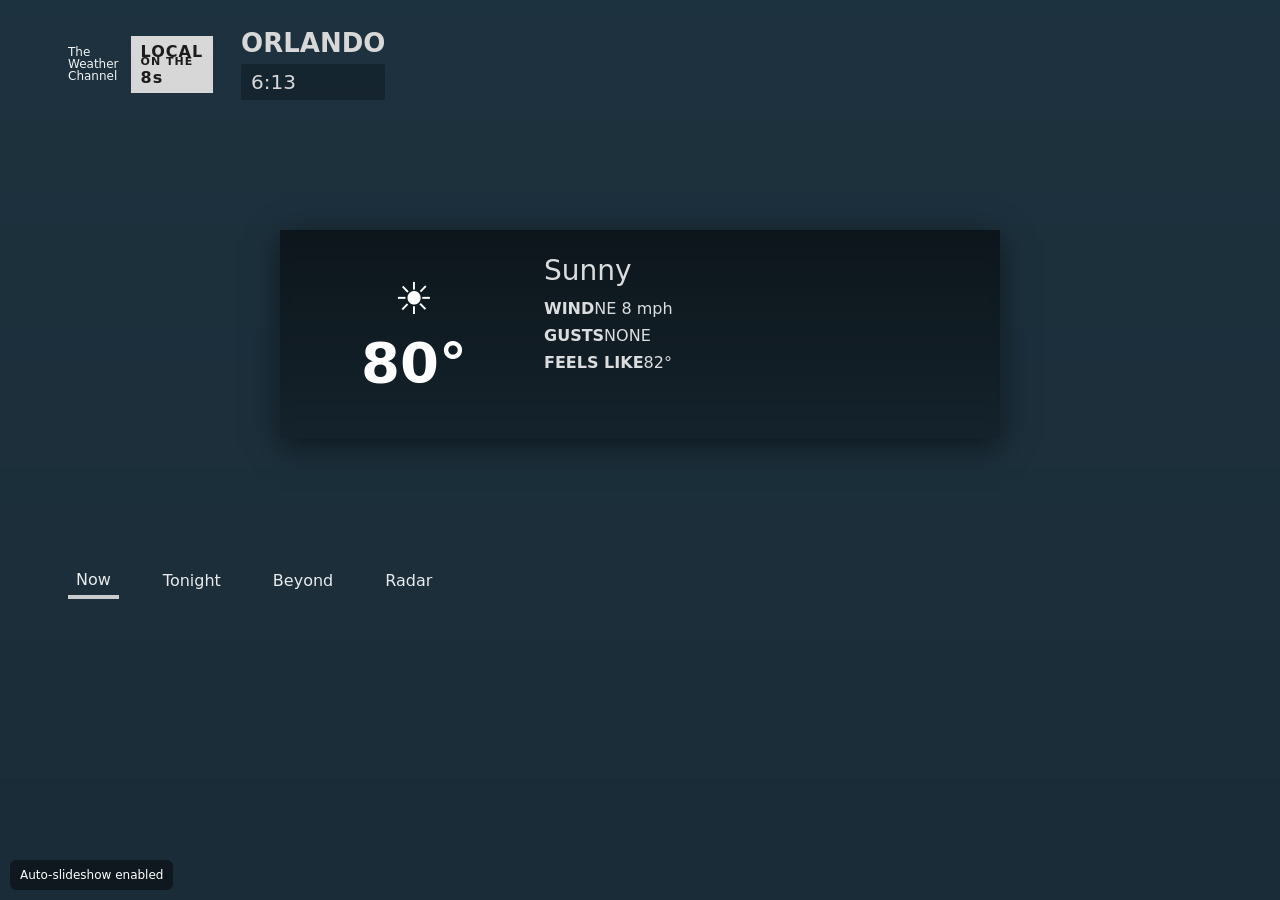
==== index.html @ 1f6720b6 "Add auto-advancing slide UI to gh-pages index.html (auto slideshow for Now/Tonight/Beyond/Radar)" ====
<!doctype html>
<html lang="en">
<head>
  <meta charset="utf-8" />
  <meta name="viewport" content="width=device-width,initial-scale=1" />
  <title>IntelliSTAR Emulator (Auto slides)</title>
  <style>
    :root{--accent:#b32b2b;--muted:rgba(255,255,255,0.85);--panel:rgba(0,0,0,0.45)}
    *{box-sizing:border-box}
    html,body{height:100%;margin:0;font-family:system-ui,-apple-system,"Segoe UI",Roboto,Helvetica,Arial,sans-serif;color:#fff}
    body{background:#233b4a;background-size:cover;background-position:center;display:flex;align-items:flex-start;justify-content:center}
    body::before{content:"";position:fixed;inset:0;background:linear-gradient(180deg, rgba(0,0,0,0.15), rgba(0,0,0,0.25));pointer-events:none}
    .container{width:100%;max-width:1200px;padding:28px}
    .topbar{display:flex;align-items:center;gap:16px}
    .logo{display:flex;align-items:center;gap:12px}
    .twc{font-size:12px;line-height:12px;opacity:0.95}
    .local8{background:#fff;color:#222;padding:6px 10px;font-weight:700;letter-spacing:1px}
    .local8 span{display:block;font-size:11px;margin-top:-6px}
    .city-time{margin-left:12px;display:flex;flex-direction:column}
    #cityName{font-size:26px;font-weight:700}
    #time{font-size:20px;background:rgba(0,0,0,0.25);padding:6px 10px;border-radius:2px;margin-top:6px}

    /* slides container */
    .slides{position:relative;height:420px; margin-top:24px}
    .slide{position:absolute;left:0;right:0;top:0;bottom:0;opacity:0;transition:opacity 900ms ease;display:flex;align-items:center;justify-content:center;padding:18px}
    .slide.active{opacity:1;pointer-events:auto}

    /* Now card (compact) */
    .now-card{width:720px;max-width:100%;background:linear-gradient(180deg, rgba(0,0,0,0.55), rgba(0,0,0,0.25));padding:24px;display:flex;gap:20px;backdrop-filter:blur(6px);box-shadow:0 8px 30px rgba(0,0,0,0.5)}
    .gauge{width:220px;height:160px;display:flex;flex-direction:column;align-items:center;justify-content:center}
    .icon{font-size:44px;margin-bottom:6px}
    .temp{font-size:56px;font-weight:700}
    .details{flex:1;color:var(--muted)}
    .cond{font-size:28px;margin-bottom:12px}
    .meta{display:flex;flex-direction:column;gap:8px}

    /* Tonight / Forecast card (large) */
    .forecast-card{width:900px;max-width:100%;background:linear-gradient(90deg, rgba(0,0,0,0.65), rgba(0,0,0,0.35));padding:26px;display:flex;gap:24px;align-items:flex-start}
    .forecast-left{width:260px;color:#fff}
    .forecast-left .label{font-size:18px;opacity:0.9}
    .forecast-left .temp-big{font-size:64px;font-weight:700;margin-top:12px}
    .forecast-right{flex:1;color:rgba(255,255,255,0.95);font-size:20px}

    /* Beyond (7-day) */
    .seven{width:900px;max-width:100%;display:flex;gap:12px;background:linear-gradient(180deg, rgba(0,0,0,0.45), rgba(0,0,0,0.25));padding:18px;backdrop-filter:blur(6px)}
    .day{flex:1;padding:14px;text-align:center}
    .day .dname{font-weight:700;margin-bottom:8px}
    .day .dtemp{font-size:32px}

    /* Radar */
    .radar-wrap{width:900px;max-width:100%;background:linear-gradient(180deg, rgba(0,0,0,0.55), rgba(0,0,0,0.25));padding:12px}
    .radar{height:320px;background:#123;border-radius:2px}

    /* bottom nav */
    .bottom-nav{display:flex;gap:36px;margin-top:18px;align-items:center}
    .nav-item{opacity:0.9;color:#fff;cursor:pointer;padding:8px}
    .nav-item.active{border-bottom:4px solid rgba(255,255,255,0.85);padding-bottom:6px}

    .offline-badge{position:fixed;left:10px;bottom:10px;background:rgba(0,0,0,0.45);padding:8px 10px;border-radius:6px;font-size:12px}

    @media (max-width:900px){
      .forecast-card,.radar-wrap,.seven{flex-direction:column}
      .forecast-left{width:100%}
    }
  </style>
</head>
<body>
  <div class="container">
    <header class="topbar">
      <div class="logo">
        <div class="twc">The<br/>Weather<br/>Channel</div>
        <div class="local8">LOCAL<br/><span>ON THE</span> 8s</div>
      </div>
      <div class="city-time">
        <div id="cityName">ORLANDO</div>
        <div id="time">8:00</div>
      </div>
    </header>

    <div class="slides" id="slides">
      <!-- Now slide -->
      <div class="slide" id="slide-now" data-bg="https://images.unsplash.com/photo-1505483531331-3f9a4f4b3f7a?auto=format&fit=crop&w=1600&q=60">
        <section class="now-card">
          <div class="gauge">
            <div class="icon">☀️</div>
            <div class="temp" id="tempValue">80°</div>
          </div>
          <div class="details">
            <div class="cond" id="condition">Sunny</div>
            <div class="meta">
              <div><strong>WIND</strong><span id="wind">NE 8 mph</span></div>
              <div><strong>GUSTS</strong><span id="gusts">NONE</span></div>
              <div><strong>FEELS LIKE</strong><span id="feels">82°</span></div>
            </div>
          </div>
        </section>
      </div>

      <!-- Tonight slide -->
      <div class="slide" id="slide-tonight" data-bg="https://images.unsplash.com/photo-1500530855697-b586d89ba3ee?auto=format&fit=crop&w=1600&q=60">
        <section class="forecast-card">
          <div class="forecast-left">
            <div class="label">TONIGHT</div>
            <div class="icon" style="font-size:48px;margin-top:8px">⛅</div>
            <div class="temp-big">97</div>
            <div style="margin-top:8px;opacity:0.9">20% Chance<br/>of Rain</div>
          </div>
          <div class="forecast-right">
            Sunny, along with a few afternoon clouds. A stray shower or thunderstorm is possible. High 97F. Winds NE at 5 to 10 mph.
          </div>
        </section>
      </div>

      <!-- Beyond: 7-day -->
      <div class="slide" id="slide-beyond" data-bg="https://images.unsplash.com/photo-1501785888041-af3ef285b470?auto=format&fit=crop&w=1600&q=60">
        <section class="seven">
          <div class="day"><div class="dname">WED</div><div class="dicon">☀️</div><div class="dtemp">89<br/><small>71</small></div></div>
          <div class="day"><div class="dname">THU</div><div class="dicon">⛅</div><div class="dtemp">94<br/><small>74</small></div></div>
          <div class="day"><div class="dname">FRI</div><div class="dicon">⛅</div><div class="dtemp">88<br/><small>73</small></div></div>
          <div class="day"><div class="dname">SAT</div><div class="dicon">☀️</div><div class="dtemp">89<br/><small>73</small></div></div>
          <div class="day"><div class="dname">SUN</div><div class="dicon">⛈️</div><div class="dtemp">85<br/><small>70</small></div></div>
          <div class="day"><div class="dname">MON</div><div class="dicon">🌧️</div><div class="dtemp">83<br/><small>67</small></div></div>
          <div class="day"><div class="dname">TUES</div><div class="dicon">⛈️</div><div class="dtemp">76<br/><small>63</small></div></div>
        </section>
      </div>

      <!-- Radar slide -->
      <div class="slide" id="slide-radar" data-bg="https://images.unsplash.com/photo-1504674900247-0877df9cc836?auto=format&fit=crop&w=1600&q=60">
        <div class="radar-wrap">
          <div style="color:#fff;font-size:20px;margin-bottom:8px">3 Hour Radar</div>
          <div class="radar">
            <!-- Placeholder radar image / iframe could go here -->
            <img src="https://tilecache.rainviewer.com/v2/radar/1/0/0/0/0_0_0.png" alt="radar" style="max-width:100%;height:100%;object-fit:cover"/>
          </div>
        </div>
      </div>

    </div>

    <nav class="bottom-nav" id="nav">
      <div class="nav-item" data-slide="0">Now</div>
      <div class="nav-item" data-slide="1">Tonight</div>
      <div class="nav-item" data-slide="2">Beyond</div>
      <div class="nav-item" data-slide="3">Radar</div>
    </nav>

  </div>

  <div class="offline-badge">Auto-slideshow enabled</div>

  <script>
    (function(){
      const slides = Array.from(document.querySelectorAll('.slide'));
      const navItems = Array.from(document.querySelectorAll('.nav-item'));
      const cityName = document.getElementById('cityName');
      const timeEl = document.getElementById('time');

      // Sample city/time values
      cityName.textContent = 'ORLANDO';
      function updateTime(){const now=new Date();const h=now.getHours()%12||12;const m=String(now.getMinutes()).padStart(2,'0');timeEl.textContent=h+':'+m}
      updateTime(); setInterval(updateTime,60*1000);

      let current = 0;
      let autoplay = true;
      const AUTOPLAY_DELAY = 6000; // 6s per slide
      function show(i){
        current = (i+slides.length)%slides.length;
        slides.forEach((s,idx)=>{
          if(idx===current){
            s.classList.add('active');
            document.body.style.backgroundImage = `url('${s.dataset.bg}')`;
          } else {
            s.classList.remove('active');
          }
        });
        navItems.forEach((n,idx)=> n.classList.toggle('active', idx===current));
      }

      navItems.forEach((n,idx)=>{
        n.addEventListener('click', ()=>{ show(idx); autoplay=false; });
      });

      show(0);
      let interval = setInterval(()=>{ if(!autoplay) return; show(current+1); }, AUTOPLAY_DELAY);

      // Pause on mouse over slides
      const slidesEl = document.getElementById('slides');
      slidesEl.addEventListener('mouseenter', ()=> autoplay=false);
      slidesEl.addEventListener('mouseleave', ()=> autoplay=true);

      // expose controls (optional)
      window.intellistar = {show};
    })();
  </script>
</body>
</html>
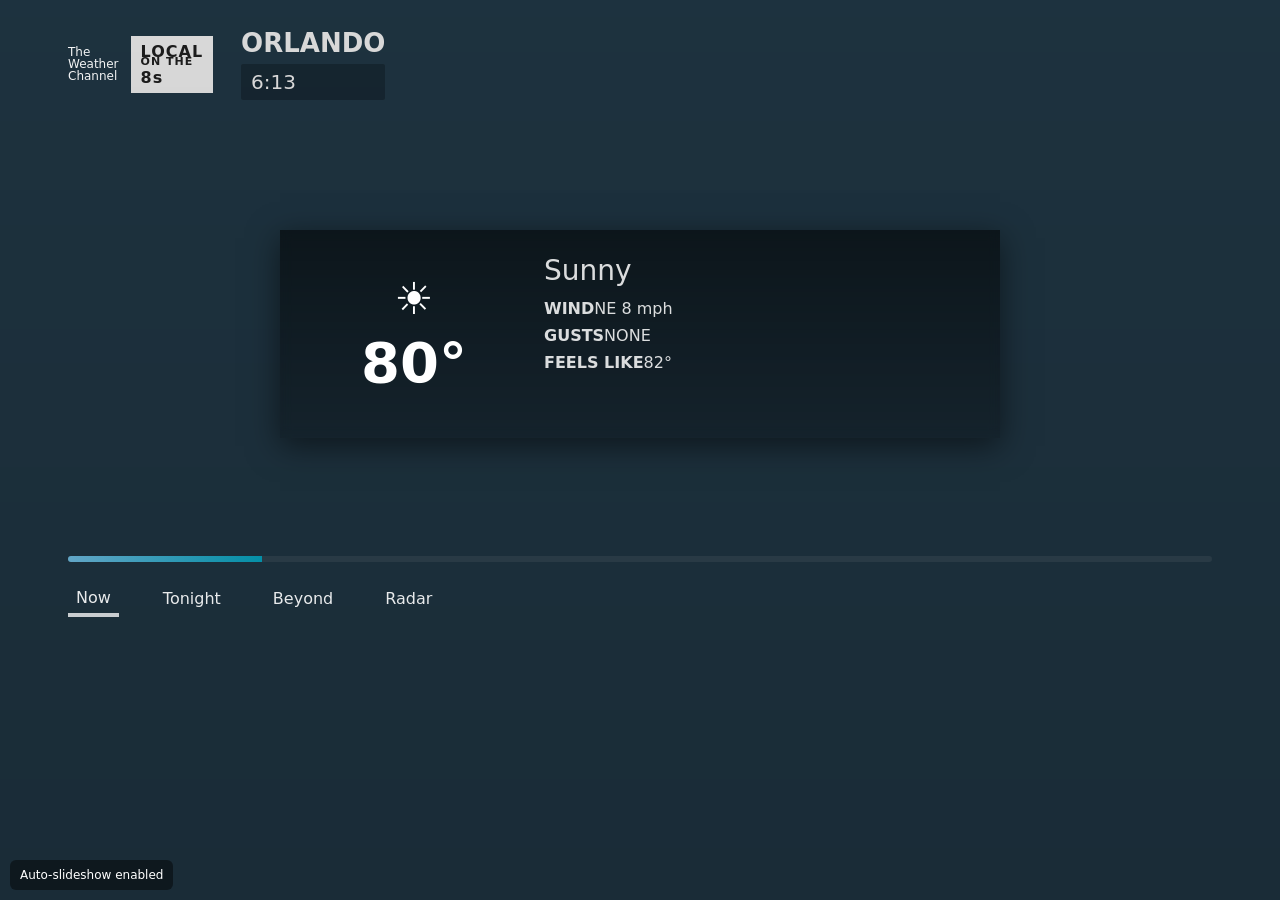
==== commit 05ad3e3d: "Set slide autoplay to 8s and add a progress bar (gh-pages index.html)" ====
--- a/index.html
+++ b/index.html
@@ -25,6 +25,10 @@
     .slide{position:absolute;left:0;right:0;top:0;bottom:0;opacity:0;transition:opacity 900ms ease;display:flex;align-items:center;justify-content:center;padding:18px}
     .slide.active{opacity:1;pointer-events:auto}
 
+    /* progress bar */
+    .progress-wrap{height:6px;background:rgba(255,255,255,0.08);border-radius:3px;overflow:hidden;margin-top:12px}
+    .progress-bar{height:100%;width:0;background:linear-gradient(90deg,#7dd3fc,#06b6d4);transition:width 120ms linear}
+
     /* Now card (compact) */
     .now-card{width:720px;max-width:100%;background:linear-gradient(180deg, rgba(0,0,0,0.55), rgba(0,0,0,0.25));padding:24px;display:flex;gap:20px;backdrop-filter:blur(6px);box-shadow:0 8px 30px rgba(0,0,0,0.5)}
     .gauge{width:220px;height:160px;display:flex;flex-direction:column;align-items:center;justify-content:center}
@@ -137,6 +141,10 @@
 
     </div>
 
+    <div class="progress-wrap" aria-hidden="true">
+      <div class="progress-bar" id="progressBar"></div>
+    </div>
+
     <nav class="bottom-nav" id="nav">
       <div class="nav-item" data-slide="0">Now</div>
       <div class="nav-item" data-slide="1">Tonight</div>
@@ -154,6 +162,7 @@
       const navItems = Array.from(document.querySelectorAll('.nav-item'));
       const cityName = document.getElementById('cityName');
       const timeEl = document.getElementById('time');
+      const progressBar = document.getElementById('progressBar');
 
       // Sample city/time values
       cityName.textContent = 'ORLANDO';
@@ -162,9 +171,48 @@
 
       let current = 0;
       let autoplay = true;
-      const AUTOPLAY_DELAY = 6000; // 6s per slide
+      const AUTOPLAY_DELAY = 8000; // 8s per slide
+
+      // Progress tracking
+      let rafId = null;
+      let progressStart = 0;     // timestamp when progress counting started
+      let progressElapsed = 0;   // elapsed ms counted so far
+
+      function startProgress(){
+        // resume animation using elapsed offset
+        progressStart = performance.now() - progressElapsed;
+        cancelAnimationFrame(rafId);
+        rafId = requestAnimationFrame(progressTick);
+      }
+
+      function stopProgress(){
+        cancelAnimationFrame(rafId);
+        rafId = null;
+      }
+
+      function resetProgress(){
+        progressElapsed = 0;
+        progressBar.style.width = '0%';
+      }
+
+      function progressTick(now){
+        now = now || performance.now();
+        progressElapsed = now - progressStart;
+        const pct = Math.min(100, (progressElapsed / AUTOPLAY_DELAY) * 100);
+        progressBar.style.width = pct + '%';
+
+        if(progressElapsed >= AUTOPLAY_DELAY){
+          // advance to next slide
+          progressElapsed = 0;
+          show(current + 1);
+          // start progress for next slide
+          progressStart = performance.now();
+        }
+        rafId = requestAnimationFrame(progressTick);
+      }
+
       function show(i){
-        current = (i+slides.length)%slides.length;
+        current = (i + slides.length) % slides.length;
         slides.forEach((s,idx)=>{
           if(idx===current){
             s.classList.add('active');
@@ -174,19 +222,32 @@
           }
         });
         navItems.forEach((n,idx)=> n.classList.toggle('active', idx===current));
+
+        // reset progress when slide changes
+        progressElapsed = 0;
+        progressBar.style.width = '0%';
+        if(autoplay){ startProgress(); } else { stopProgress(); }
       }
 
       navItems.forEach((n,idx)=>{
-        n.addEventListener('click', ()=>{ show(idx); autoplay=false; });
+        n.addEventListener('click', ()=>{ show(idx); autoplay=false; stopProgress(); /* keep bar at 0 when user navigates */ resetProgress(); });
       });
 
       show(0);
-      let interval = setInterval(()=>{ if(!autoplay) return; show(current+1); }, AUTOPLAY_DELAY);
-
-      // Pause on mouse over slides
+      if(autoplay) startProgress();
+
+      // Pause/resume on mouse over/out of slides
       const slidesEl = document.getElementById('slides');
-      slidesEl.addEventListener('mouseenter', ()=> autoplay=false);
-      slidesEl.addEventListener('mouseleave', ()=> autoplay=true);
+      slidesEl.addEventListener('mouseenter', ()=>{
+        // pause autoplay but keep position so progress can resume
+        autoplay = false;
+        stopProgress();
+      });
+      slidesEl.addEventListener('mouseleave', ()=>{
+        autoplay = true;
+        // resume from existing elapsed time
+        startProgress();
+      });
 
       // expose controls (optional)
       window.intellistar = {show};
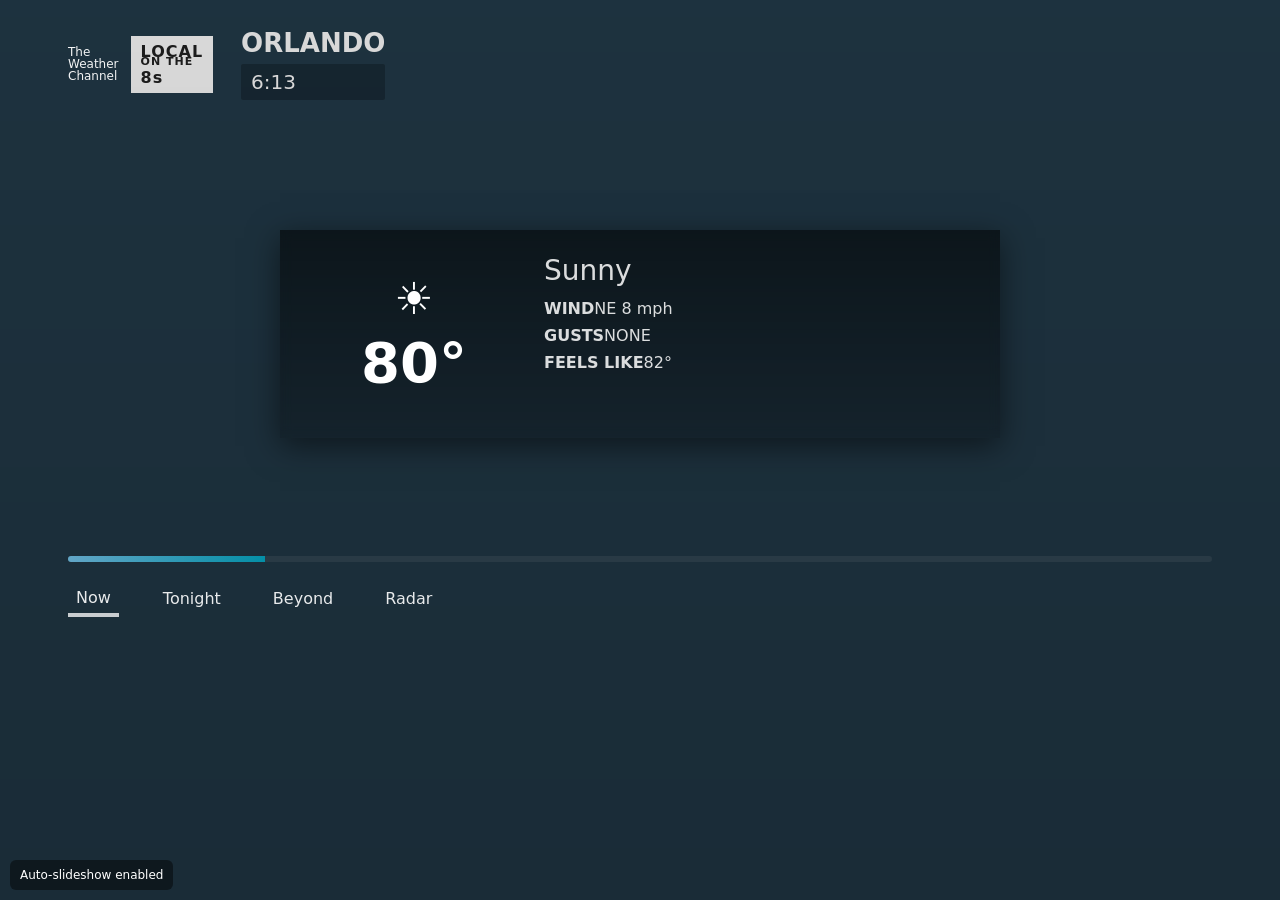
==== commit 9ffbd9e5: "Replace radar placeholder with RainViewer iframe and add per-slide durations (radar 12s); update aut" ====
--- a/index.html
+++ b/index.html
@@ -53,7 +53,8 @@
 
     /* Radar */
     .radar-wrap{width:900px;max-width:100%;background:linear-gradient(180deg, rgba(0,0,0,0.55), rgba(0,0,0,0.25));padding:12px}
-    .radar{height:320px;background:#123;border-radius:2px}
+    .radar{height:320px;background:#123;border-radius:2px;overflow:hidden}
+    .radar iframe,.radar img{width:100%;height:100%;border:0;display:block}
 
     /* bottom nav */
     .bottom-nav{display:flex;gap:36px;margin-top:18px;align-items:center}
@@ -82,8 +83,8 @@
     </header>
 
     <div class="slides" id="slides">
-      <!-- Now slide -->
-      <div class="slide" id="slide-now" data-bg="https://images.unsplash.com/photo-1505483531331-3f9a4f4b3f7a?auto=format&fit=crop&w=1600&q=60">
+      <!-- Now slide (duration 8s) -->
+      <div class="slide" id="slide-now" data-bg="https://images.unsplash.com/photo-1505483531331-3f9a4f4b3f7a?auto=format&fit=crop&w=1600&q=60" data-duration="8000">
         <section class="now-card">
           <div class="gauge">
             <div class="icon">☀️</div>
@@ -100,8 +101,8 @@
         </section>
       </div>
 
-      <!-- Tonight slide -->
-      <div class="slide" id="slide-tonight" data-bg="https://images.unsplash.com/photo-1500530855697-b586d89ba3ee?auto=format&fit=crop&w=1600&q=60">
+      <!-- Tonight slide (duration 8s) -->
+      <div class="slide" id="slide-tonight" data-bg="https://images.unsplash.com/photo-1500530855697-b586d89ba3ee?auto=format&fit=crop&w=1600&q=60" data-duration="8000">
         <section class="forecast-card">
           <div class="forecast-left">
             <div class="label">TONIGHT</div>
@@ -115,8 +116,8 @@
         </section>
       </div>
 
-      <!-- Beyond: 7-day -->
-      <div class="slide" id="slide-beyond" data-bg="https://images.unsplash.com/photo-1501785888041-af3ef285b470?auto=format&fit=crop&w=1600&q=60">
+      <!-- Beyond: 7-day (duration 8s) -->
+      <div class="slide" id="slide-beyond" data-bg="https://images.unsplash.com/photo-1501785888041-af3ef285b470?auto=format&fit=crop&w=1600&q=60" data-duration="8000">
         <section class="seven">
           <div class="day"><div class="dname">WED</div><div class="dicon">☀️</div><div class="dtemp">89<br/><small>71</small></div></div>
           <div class="day"><div class="dname">THU</div><div class="dicon">⛅</div><div class="dtemp">94<br/><small>74</small></div></div>
@@ -128,13 +129,13 @@
         </section>
       </div>
 
-      <!-- Radar slide -->
-      <div class="slide" id="slide-radar" data-bg="https://images.unsplash.com/photo-1504674900247-0877df9cc836?auto=format&fit=crop&w=1600&q=60">
+      <!-- Radar slide (duration 12s) - live animated radar via RainViewer embed iframe -->
+      <div class="slide" id="slide-radar" data-bg="https://images.unsplash.com/photo-1504674900247-0877df9cc836?auto=format&fit=crop&w=1600&q=60" data-duration="12000">
         <div class="radar-wrap">
           <div style="color:#fff;font-size:20px;margin-bottom:8px">3 Hour Radar</div>
           <div class="radar">
-            <!-- Placeholder radar image / iframe could go here -->
-            <img src="https://tilecache.rainviewer.com/v2/radar/1/0/0/0/0_0_0.png" alt="radar" style="max-width:100%;height:100%;object-fit:cover"/>
+            <!-- RainViewer map embed (animated radar) -->
+            <iframe src="https://www.rainviewer.com/map.html?loc=28.5383,-81.3792,7&layers=radar&palette=1&play=true" title="Animated radar" loading="lazy"></iframe>
           </div>
         </div>
       </div>
@@ -171,15 +172,15 @@
 
       let current = 0;
       let autoplay = true;
-      const AUTOPLAY_DELAY = 8000; // 8s per slide
+      const DEFAULT_DELAY = 8000; // fallback 8s per slide
 
       // Progress tracking
       let rafId = null;
       let progressStart = 0;     // timestamp when progress counting started
       let progressElapsed = 0;   // elapsed ms counted so far
+      let currentDuration = DEFAULT_DELAY;
 
       function startProgress(){
-        // resume animation using elapsed offset
         progressStart = performance.now() - progressElapsed;
         cancelAnimationFrame(rafId);
         rafId = requestAnimationFrame(progressTick);
@@ -198,17 +199,21 @@
       function progressTick(now){
         now = now || performance.now();
         progressElapsed = now - progressStart;
-        const pct = Math.min(100, (progressElapsed / AUTOPLAY_DELAY) * 100);
+        const pct = Math.min(100, (progressElapsed / currentDuration) * 100);
         progressBar.style.width = pct + '%';
 
-        if(progressElapsed >= AUTOPLAY_DELAY){
-          // advance to next slide
+        if(progressElapsed >= currentDuration){
           progressElapsed = 0;
           show(current + 1);
-          // start progress for next slide
-          progressStart = performance.now();
+          // currentDuration updated in show(); progressStart will be reset there
         }
         rafId = requestAnimationFrame(progressTick);
+      }
+
+      function slideDuration(idx){
+        const s = slides[(idx+slides.length)%slides.length];
+        const d = parseInt(s.dataset.duration, 10);
+        return (isFinite(d) && d > 0) ? d : DEFAULT_DELAY;
       }
 
       function show(i){
@@ -223,6 +228,8 @@
         });
         navItems.forEach((n,idx)=> n.classList.toggle('active', idx===current));
 
+        // update duration for current slide
+        currentDuration = slideDuration(current);
         // reset progress when slide changes
         progressElapsed = 0;
         progressBar.style.width = '0%';
@@ -230,7 +237,7 @@
       }
 
       navItems.forEach((n,idx)=>{
-        n.addEventListener('click', ()=>{ show(idx); autoplay=false; stopProgress(); /* keep bar at 0 when user navigates */ resetProgress(); });
+        n.addEventListener('click', ()=>{ show(idx); autoplay=false; stopProgress(); resetProgress(); });
       });
 
       show(0);
@@ -239,13 +246,11 @@
       // Pause/resume on mouse over/out of slides
       const slidesEl = document.getElementById('slides');
       slidesEl.addEventListener('mouseenter', ()=>{
-        // pause autoplay but keep position so progress can resume
         autoplay = false;
         stopProgress();
       });
       slidesEl.addEventListener('mouseleave', ()=>{
         autoplay = true;
-        // resume from existing elapsed time
         startProgress();
       });
 
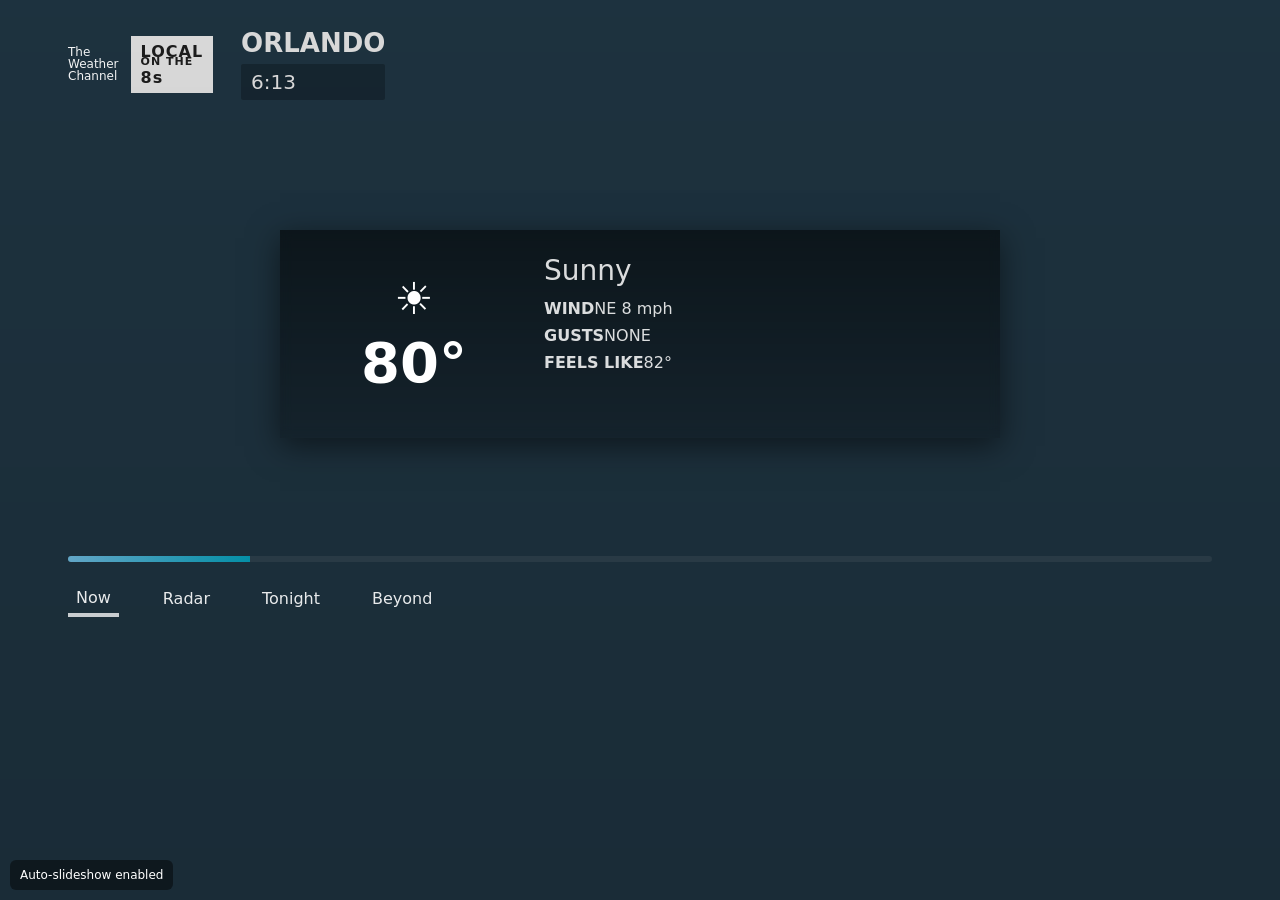
==== commit 5a3cead6: "Reorder slides/nav: Now, Radar, Tonight, Beyond (radar after Now); keep per-slide durations and live" ====
--- a/index.html
+++ b/index.html
@@ -101,6 +101,17 @@
         </section>
       </div>
 
+      <!-- Radar slide (duration 12s) - live animated radar via RainViewer embed iframe -->
+      <div class="slide" id="slide-radar" data-bg="https://images.unsplash.com/photo-1504674900247-0877df9cc836?auto=format&fit=crop&w=1600&q=60" data-duration="12000">
+        <div class="radar-wrap">
+          <div style="color:#fff;font-size:20px;margin-bottom:8px">3 Hour Radar</div>
+          <div class="radar">
+            <!-- RainViewer map embed (animated radar) -->
+            <iframe src="https://www.rainviewer.com/map.html?loc=28.5383,-81.3792,7&layers=radar&palette=1&play=true" title="Animated radar" loading="lazy"></iframe>
+          </div>
+        </div>
+      </div>
+
       <!-- Tonight slide (duration 8s) -->
       <div class="slide" id="slide-tonight" data-bg="https://images.unsplash.com/photo-1500530855697-b586d89ba3ee?auto=format&fit=crop&w=1600&q=60" data-duration="8000">
         <section class="forecast-card">
@@ -129,17 +140,6 @@
         </section>
       </div>
 
-      <!-- Radar slide (duration 12s) - live animated radar via RainViewer embed iframe -->
-      <div class="slide" id="slide-radar" data-bg="https://images.unsplash.com/photo-1504674900247-0877df9cc836?auto=format&fit=crop&w=1600&q=60" data-duration="12000">
-        <div class="radar-wrap">
-          <div style="color:#fff;font-size:20px;margin-bottom:8px">3 Hour Radar</div>
-          <div class="radar">
-            <!-- RainViewer map embed (animated radar) -->
-            <iframe src="https://www.rainviewer.com/map.html?loc=28.5383,-81.3792,7&layers=radar&palette=1&play=true" title="Animated radar" loading="lazy"></iframe>
-          </div>
-        </div>
-      </div>
-
     </div>
 
     <div class="progress-wrap" aria-hidden="true">
@@ -148,9 +148,9 @@
 
     <nav class="bottom-nav" id="nav">
       <div class="nav-item" data-slide="0">Now</div>
-      <div class="nav-item" data-slide="1">Tonight</div>
-      <div class="nav-item" data-slide="2">Beyond</div>
-      <div class="nav-item" data-slide="3">Radar</div>
+      <div class="nav-item" data-slide="1">Radar</div>
+      <div class="nav-item" data-slide="2">Tonight</div>
+      <div class="nav-item" data-slide="3">Beyond</div>
     </nav>
 
   </div>
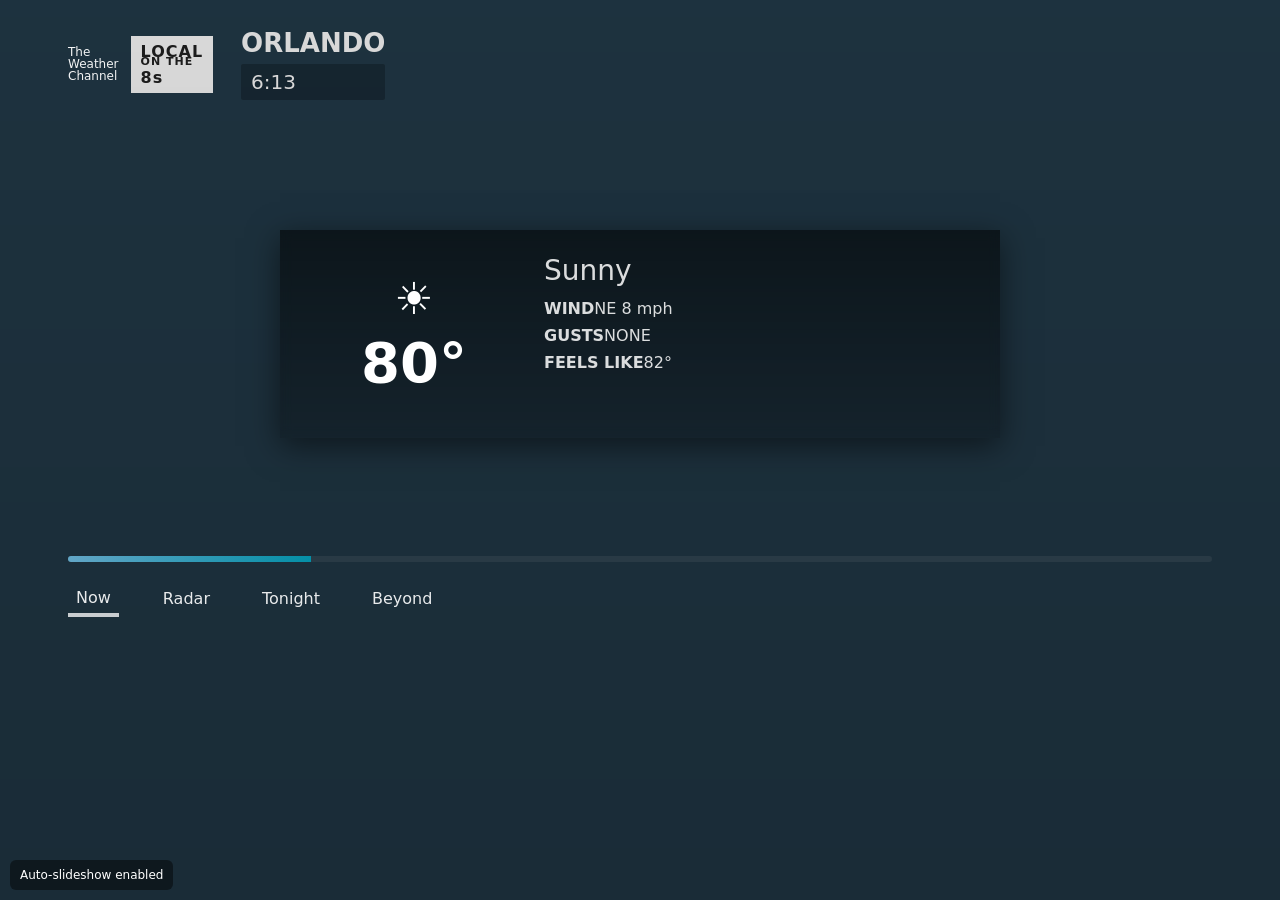
==== commit fb7633c8: "Fix nav/slide order to Now → Radar → Tonight → Beyond (ensure data-slide indices match)" ====
--- a/index.html
+++ b/index.html
@@ -78,7 +78,7 @@
       </div>
       <div class="city-time">
         <div id="cityName">ORLANDO</div>
-        <div id="time">8:00</div>
+        <div id="time">9:26</div>
       </div>
     </header>
 
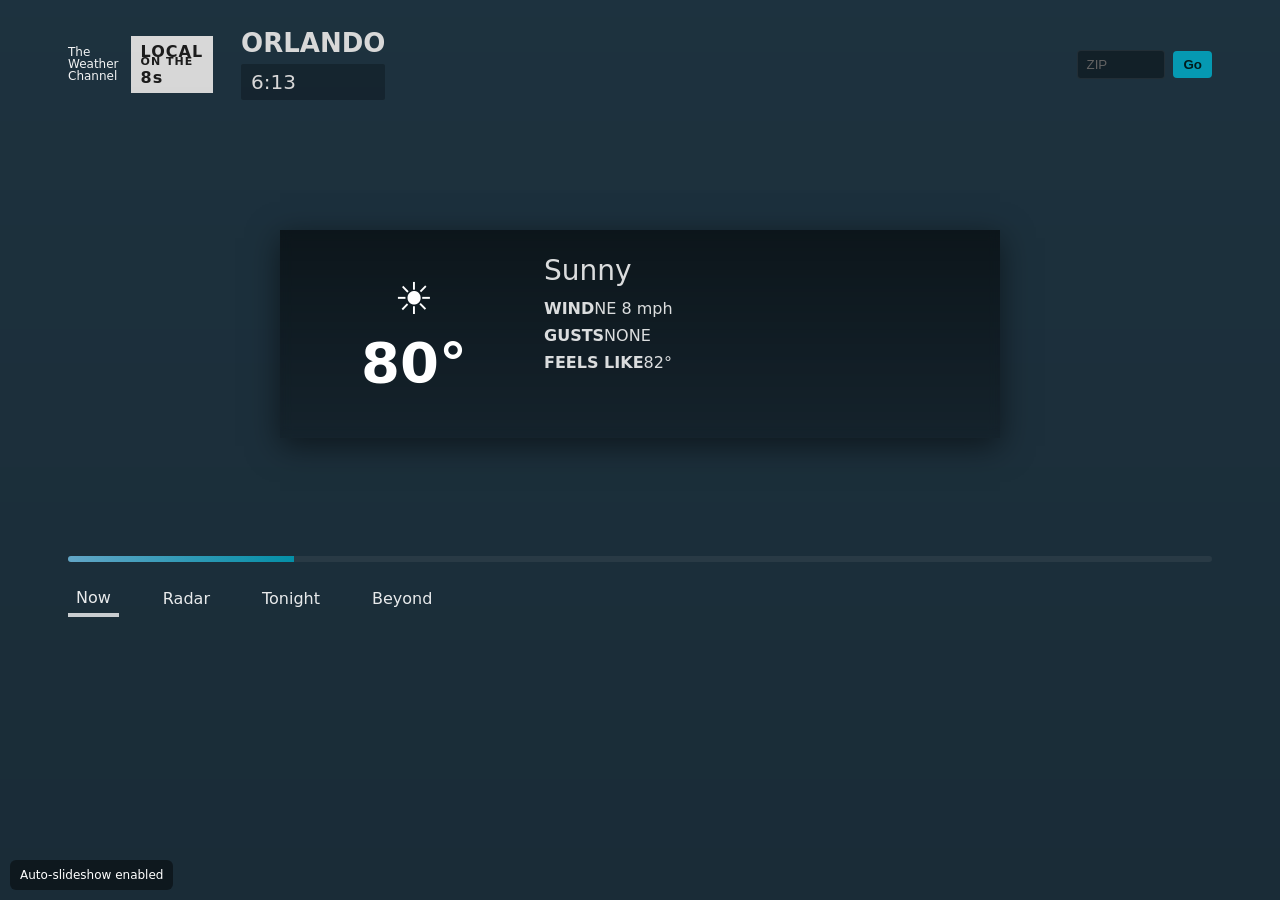
==== commit f51d4a65: "Add ZIP input to gh-pages index.html to change city and recenter radar (Zippopotam.us lookup)" ====
--- a/index.html
+++ b/index.html
@@ -20,6 +20,11 @@
     #cityName{font-size:26px;font-weight:700}
     #time{font-size:20px;background:rgba(0,0,0,0.25);padding:6px 10px;border-radius:2px;margin-top:6px}
 
+    /* zip input */
+    .zip-wrap{margin-left:auto;display:flex;gap:8px;align-items:center}
+    .zip-wrap input{width:88px;padding:6px 8px;border-radius:4px;border:1px solid rgba(255,255,255,0.08);background:rgba(0,0,0,0.35);color:#fff}
+    .zip-wrap button{padding:6px 10px;border-radius:4px;border:0;background:#06b6d4;color:#022;cursor:pointer;font-weight:700}
+
     /* slides container */
     .slides{position:relative;height:420px; margin-top:24px}
     .slide{position:absolute;left:0;right:0;top:0;bottom:0;opacity:0;transition:opacity 900ms ease;display:flex;align-items:center;justify-content:center;padding:18px}
@@ -66,6 +71,7 @@
     @media (max-width:900px){
       .forecast-card,.radar-wrap,.seven{flex-direction:column}
       .forecast-left{width:100%}
+      .zip-wrap{margin-top:10px;margin-left:0}
     }
   </style>
 </head>
@@ -80,6 +86,12 @@
         <div id="cityName">ORLANDO</div>
         <div id="time">9:26</div>
       </div>
+
+      <!-- Zip input to change city/radar center -->
+      <div class="zip-wrap" aria-label="Change city by ZIP">
+        <input id="zipInput" type="text" inputmode="numeric" pattern="[0-9]*" maxlength="5" placeholder="ZIP" aria-label="Enter ZIP code">
+        <button id="zipBtn" aria-label="Set ZIP">Go</button>
+      </div>
     </header>
 
     <div class="slides" id="slides">
@@ -107,7 +119,7 @@
           <div style="color:#fff;font-size:20px;margin-bottom:8px">3 Hour Radar</div>
           <div class="radar">
             <!-- RainViewer map embed (animated radar) -->
-            <iframe src="https://www.rainviewer.com/map.html?loc=28.5383,-81.3792,7&layers=radar&palette=1&play=true" title="Animated radar" loading="lazy"></iframe>
+            <iframe id="radarFrame" src="https://www.rainviewer.com/map.html?loc=28.5383,-81.3792,7&layers=radar&palette=1&play=true" title="Animated radar" loading="lazy"></iframe>
           </div>
         </div>
       </div>
@@ -164,6 +176,9 @@
       const cityName = document.getElementById('cityName');
       const timeEl = document.getElementById('time');
       const progressBar = document.getElementById('progressBar');
+      const zipInput = document.getElementById('zipInput');
+      const zipBtn = document.getElementById('zipBtn');
+      const radarFrame = document.getElementById('radarFrame');
 
       // Sample city/time values
       cityName.textContent = 'ORLANDO';
@@ -254,8 +269,42 @@
         startProgress();
       });
 
+      // ZIP lookup: uses Zippopotam.us (public, no key). Updates cityName and recenters radar iframe.
+      async function lookupZip(zip){
+        if(!zip || !/^\d{5}$/.test(zip)){
+          alert('Please enter a 5-digit US ZIP code.');
+          return;
+        }
+        try{
+          const res = await fetch(`https://api.zippopotam.us/us/${zip}`);
+          if(!res.ok) throw new Error('ZIP not found');
+          const data = await res.json();
+          const place = data.places && data.places[0];
+          if(!place) throw new Error('No place data');
+          const lat = parseFloat(place.latitude);
+          const lon = parseFloat(place.longitude);
+
+          // update city label (e.g., Orlando, FL)
+          const cityLabel = `${place['place name'].toUpperCase()}, ${data['state abbreviation']}`;
+          cityName.textContent = cityLabel;
+
+          // recenter radar iframe on the new location (zoom = 7)
+          const zoom = 7;
+          const src = `https://www.rainviewer.com/map.html?loc=${lat},${lon},${zoom}&layers=radar&palette=1&play=true`;
+          // Update iframe src safely
+          if(radarFrame){ radarFrame.src = src; }
+
+        }catch(err){
+          console.warn('ZIP lookup failed', err);
+          alert('Could not find ZIP code — please check and try again.');
+        }
+      }
+
+      zipBtn.addEventListener('click', ()=> lookupZip(zipInput.value.trim()));
+      zipInput.addEventListener('keyup', e=>{ if(e.key === 'Enter') lookupZip(zipInput.value.trim()); });
+
       // expose controls (optional)
-      window.intellistar = {show};
+      window.intellistar = {show, lookupZip};
     })();
   </script>
 </body>
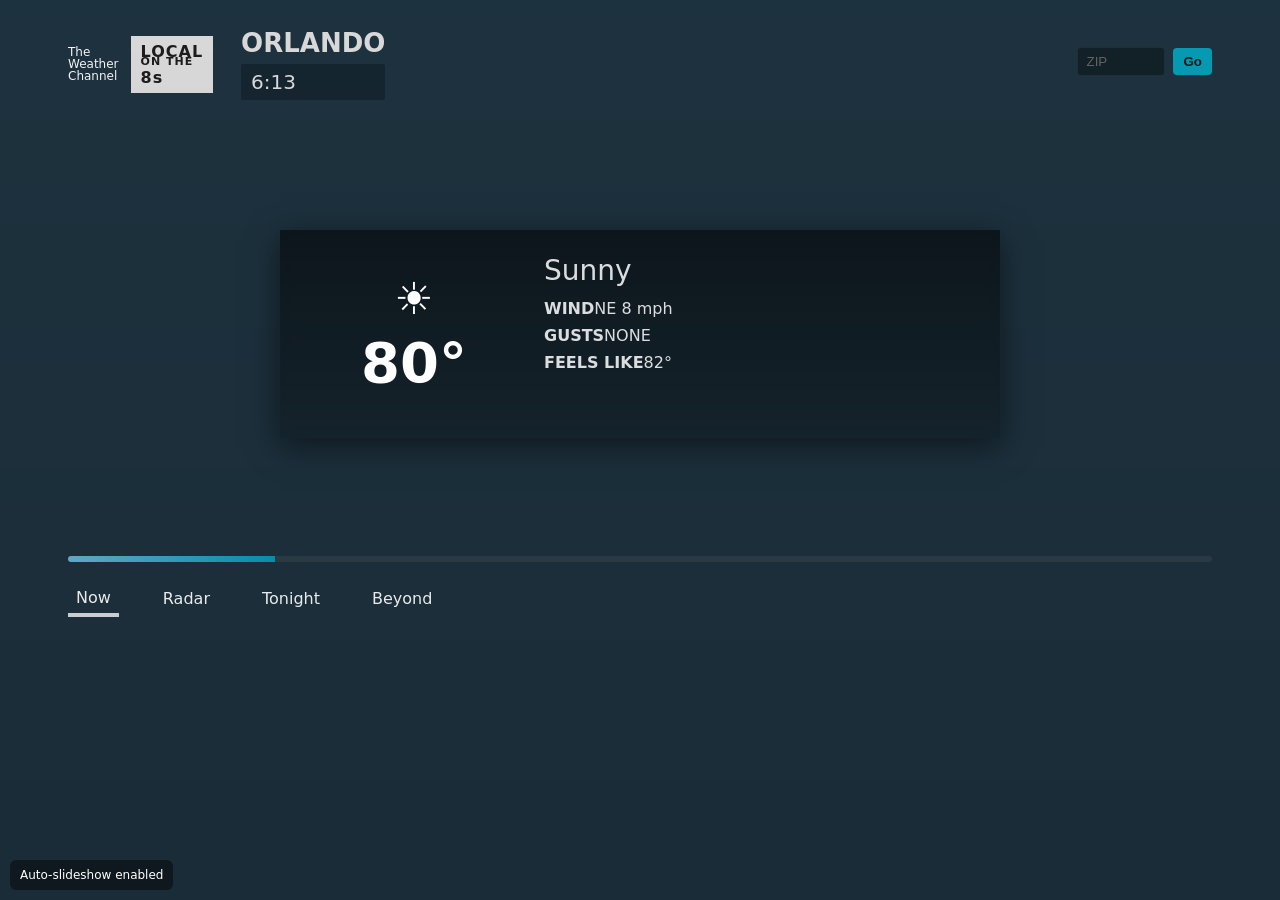
==== commit 46aa657a: "Add ZIP history/quick-select UI and localStorage handling to gh-pages index.html" ====
--- a/index.html
+++ b/index.html
@@ -21,9 +21,13 @@
     #time{font-size:20px;background:rgba(0,0,0,0.25);padding:6px 10px;border-radius:2px;margin-top:6px}
 
     /* zip input */
-    .zip-wrap{margin-left:auto;display:flex;gap:8px;align-items:center}
+    .zip-wrap{margin-left:auto;display:flex;flex-direction:column;gap:6px;align-items:flex-end}
+    .zip-row{display:flex;gap:8px;align-items:center}
     .zip-wrap input{width:88px;padding:6px 8px;border-radius:4px;border:1px solid rgba(255,255,255,0.08);background:rgba(0,0,0,0.35);color:#fff}
     .zip-wrap button{padding:6px 10px;border-radius:4px;border:0;background:#06b6d4;color:#022;cursor:pointer;font-weight:700}
+    .zip-history{display:flex;gap:8px;flex-wrap:wrap;max-width:240px}
+    .zip-chip{background:rgba(255,255,255,0.06);padding:6px 8px;border-radius:14px;display:inline-flex;gap:8px;align-items:center;font-size:13px;cursor:pointer}
+    .zip-chip .remove{background:transparent;border:0;color:rgba(255,255,255,0.6);margin-left:4px;cursor:pointer}
 
     /* slides container */
     .slides{position:relative;height:420px; margin-top:24px}
@@ -87,10 +91,13 @@
         <div id="time">9:26</div>
       </div>
 
-      <!-- Zip input to change city/radar center -->
+      <!-- Zip input to change city/radar center + history -->
       <div class="zip-wrap" aria-label="Change city by ZIP">
-        <input id="zipInput" type="text" inputmode="numeric" pattern="[0-9]*" maxlength="5" placeholder="ZIP" aria-label="Enter ZIP code">
-        <button id="zipBtn" aria-label="Set ZIP">Go</button>
+        <div class="zip-row">
+          <input id="zipInput" type="text" inputmode="numeric" pattern="[0-9]*" maxlength="5" placeholder="ZIP" aria-label="Enter ZIP code">
+          <button id="zipBtn" aria-label="Set ZIP">Go</button>
+        </div>
+        <div id="zipHistory" class="zip-history" aria-live="polite" aria-label="ZIP history"></div>
       </div>
     </header>
 
@@ -148,7 +155,7 @@
           <div class="day"><div class="dname">SAT</div><div class="dicon">☀️</div><div class="dtemp">89<br/><small>73</small></div></div>
           <div class="day"><div class="dname">SUN</div><div class="dicon">⛈️</div><div class="dtemp">85<br/><small>70</small></div></div>
           <div class="day"><div class="dname">MON</div><div class="dicon">🌧️</div><div class="dtemp">83<br/><small>67</small></div></div>
-          <div class="day"><div class="dname">TUES</div><div class="dicon">⛈️</div><div class="dtemp">76<br/><small>63</small></div></div>
+          <div class="day"><div class="dname">TUES</div><div class="dicon">⛈��</div><div class="dtemp">76<br/><small>63</small></div></div>
         </section>
       </div>
 
@@ -178,6 +185,7 @@
       const progressBar = document.getElementById('progressBar');
       const zipInput = document.getElementById('zipInput');
       const zipBtn = document.getElementById('zipBtn');
+      const zipHistoryEl = document.getElementById('zipHistory');
       const radarFrame = document.getElementById('radarFrame');
 
       // Sample city/time values
@@ -188,6 +196,8 @@
       let current = 0;
       let autoplay = true;
       const DEFAULT_DELAY = 8000; // fallback 8s per slide
+      const HISTORY_KEY = 'intellistar:zipHistory';
+      const MAX_HISTORY = 6;
 
       // Progress tracking
       let rafId = null;
@@ -220,7 +230,6 @@
         if(progressElapsed >= currentDuration){
           progressElapsed = 0;
           show(current + 1);
-          // currentDuration updated in show(); progressStart will be reset there
         }
         rafId = requestAnimationFrame(progressTick);
       }
@@ -268,6 +277,55 @@
         autoplay = true;
         startProgress();
       });
+
+      // ZIP history utilities
+      function readHistory(){
+        try{ const raw = localStorage.getItem(HISTORY_KEY); return raw ? JSON.parse(raw) : []; }catch(e){return []}
+      }
+      function writeHistory(list){
+        try{ localStorage.setItem(HISTORY_KEY, JSON.stringify(list)); }catch(e){console.warn('History save failed', e)}
+      }
+
+      function addZipToHistory(zip, label){
+        if(!zip) return;
+        const hist = readHistory();
+        // remove existing
+        const filtered = hist.filter(h => h.zip !== zip);
+        filtered.unshift({zip, label});
+        if(filtered.length > MAX_HISTORY) filtered.length = MAX_HISTORY;
+        writeHistory(filtered);
+        renderHistory();
+      }
+
+      function removeZipFromHistory(zip){
+        const hist = readHistory().filter(h => h.zip !== zip);
+        writeHistory(hist);
+        renderHistory();
+      }
+
+      function renderHistory(){
+        const hist = readHistory();
+        zipHistoryEl.innerHTML = '';
+        if(!hist.length) return;
+        hist.forEach(item => {
+          const btn = document.createElement('button');
+          btn.className = 'zip-chip';
+          btn.title = item.label ? `${item.label} (${item.zip})` : item.zip;
+          btn.innerHTML = `<span class="zip-label">${item.zip}</span><button class="remove" aria-label="remove">×</button>`;
+          btn.addEventListener('click', (e)=>{
+            // if remove button clicked
+            if(e.target && e.target.classList && e.target.classList.contains('remove')){
+              removeZipFromHistory(item.zip);
+              e.stopPropagation();
+              return;
+            }
+            // otherwise, use this zip
+            zipInput.value = item.zip;
+            lookupZip(item.zip);
+          });
+          zipHistoryEl.appendChild(btn);
+        });
+      }
 
       // ZIP lookup: uses Zippopotam.us (public, no key). Updates cityName and recenters radar iframe.
       async function lookupZip(zip){
@@ -284,16 +342,17 @@
           const lat = parseFloat(place.latitude);
           const lon = parseFloat(place.longitude);
 
-          // update city label (e.g., Orlando, FL)
+          // update city label (e.g., ORLANDO, FL)
           const cityLabel = `${place['place name'].toUpperCase()}, ${data['state abbreviation']}`;
           cityName.textContent = cityLabel;
 
           // recenter radar iframe on the new location (zoom = 7)
           const zoom = 7;
           const src = `https://www.rainviewer.com/map.html?loc=${lat},${lon},${zoom}&layers=radar&palette=1&play=true`;
-          // Update iframe src safely
           if(radarFrame){ radarFrame.src = src; }
 
+          // add to history
+          addZipToHistory(zip, cityLabel);
         }catch(err){
           console.warn('ZIP lookup failed', err);
           alert('Could not find ZIP code — please check and try again.');
@@ -303,8 +362,11 @@
       zipBtn.addEventListener('click', ()=> lookupZip(zipInput.value.trim()));
       zipInput.addEventListener('keyup', e=>{ if(e.key === 'Enter') lookupZip(zipInput.value.trim()); });
 
+      // initialize history UI
+      renderHistory();
+
       // expose controls (optional)
-      window.intellistar = {show, lookupZip};
+      window.intellistar = {show, lookupZip, addZipToHistory, readHistory};
     })();
   </script>
 </body>
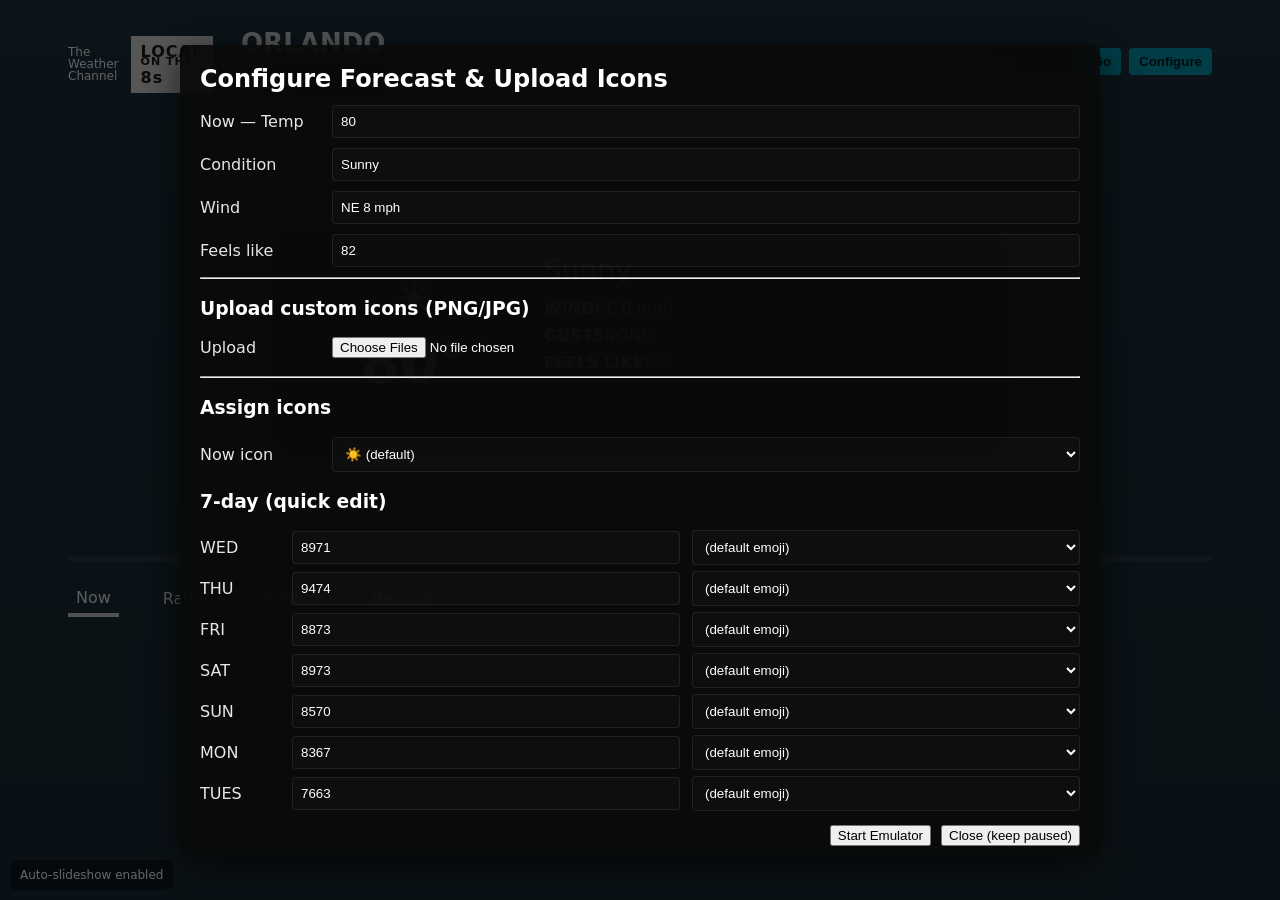
==== commit da15fa51: "Add configuration overlay so user can edit the 'Now' forecast, upload custom weather icons, assign t" ====
--- a/index.html
+++ b/index.html
@@ -29,6 +29,19 @@
     .zip-chip{background:rgba(255,255,255,0.06);padding:6px 8px;border-radius:14px;display:inline-flex;gap:8px;align-items:center;font-size:13px;cursor:pointer}
     .zip-chip .remove{background:transparent;border:0;color:rgba(255,255,255,0.6);margin-left:4px;cursor:pointer}
 
+    /* config overlay */
+    .overlay{position:fixed;inset:0;background:rgba(0,0,0,0.6);display:flex;align-items:center;justify-content:center;z-index:60}
+    .config{width:920px;max-width:95%;background:rgba(10,10,10,0.95);padding:20px;border-radius:6px;color:#fff;box-shadow:0 10px 40px rgba(0,0,0,0.7);max-height:90vh;overflow:auto}
+    .config h2{margin:0 0 12px 0}
+    .form-row{display:flex;gap:12px;align-items:center;margin-bottom:10px}
+    .form-row label{width:120px;opacity:0.9}
+    .form-row input[type="text"], .form-row select, .form-row textarea{flex:1;padding:8px;border-radius:4px;border:1px solid rgba(255,255,255,0.08);background:rgba(255,255,255,0.02);color:#fff}
+    .form-row textarea{height:68px}
+    .icon-gallery{display:flex;gap:8px;flex-wrap:wrap;margin-top:8px}
+    .icon-thumb{width:44px;height:44px;border-radius:6px;overflow:hidden;background:#fff;display:inline-flex;align-items:center;justify-content:center}
+    .small{width:36px;height:36px}
+    .controls{display:flex;gap:10px;justify-content:flex-end;margin-top:14px}
+
     /* slides container */
     .slides{position:relative;height:420px; margin-top:24px}
     .slide{position:absolute;left:0;right:0;top:0;bottom:0;opacity:0;transition:opacity 900ms ease;display:flex;align-items:center;justify-content:center;padding:18px}
@@ -42,6 +55,7 @@
     .now-card{width:720px;max-width:100%;background:linear-gradient(180deg, rgba(0,0,0,0.55), rgba(0,0,0,0.25));padding:24px;display:flex;gap:20px;backdrop-filter:blur(6px);box-shadow:0 8px 30px rgba(0,0,0,0.5)}
     .gauge{width:220px;height:160px;display:flex;flex-direction:column;align-items:center;justify-content:center}
     .icon{font-size:44px;margin-bottom:6px}
+    .icon img{max-width:100%;max-height:100%}
     .temp{font-size:56px;font-weight:700}
     .details{flex:1;color:var(--muted)}
     .cond{font-size:28px;margin-bottom:12px}
@@ -59,6 +73,7 @@
     .day{flex:1;padding:14px;text-align:center}
     .day .dname{font-weight:700;margin-bottom:8px}
     .day .dtemp{font-size:32px}
+    .day img{max-width:48px;max-height:48px}
 
     /* Radar */
     .radar-wrap{width:900px;max-width:100%;background:linear-gradient(180deg, rgba(0,0,0,0.55), rgba(0,0,0,0.25));padding:12px}
@@ -96,6 +111,7 @@
         <div class="zip-row">
           <input id="zipInput" type="text" inputmode="numeric" pattern="[0-9]*" maxlength="5" placeholder="ZIP" aria-label="Enter ZIP code">
           <button id="zipBtn" aria-label="Set ZIP">Go</button>
+          <button id="openConfig" aria-label="Configure">Configure</button>
         </div>
         <div id="zipHistory" class="zip-history" aria-live="polite" aria-label="ZIP history"></div>
       </div>
@@ -106,7 +122,7 @@
       <div class="slide" id="slide-now" data-bg="https://images.unsplash.com/photo-1505483531331-3f9a4f4b3f7a?auto=format&fit=crop&w=1600&q=60" data-duration="8000">
         <section class="now-card">
           <div class="gauge">
-            <div class="icon">☀️</div>
+            <div class="icon" id="nowIcon">☀️</div>
             <div class="temp" id="tempValue">80°</div>
           </div>
           <div class="details">
@@ -137,10 +153,10 @@
           <div class="forecast-left">
             <div class="label">TONIGHT</div>
             <div class="icon" style="font-size:48px;margin-top:8px">⛅</div>
-            <div class="temp-big">97</div>
+            <div class="temp-big" id="tonightTemp">97</div>
             <div style="margin-top:8px;opacity:0.9">20% Chance<br/>of Rain</div>
           </div>
-          <div class="forecast-right">
+          <div class="forecast-right" id="tonightText">
             Sunny, along with a few afternoon clouds. A stray shower or thunderstorm is possible. High 97F. Winds NE at 5 to 10 mph.
           </div>
         </section>
@@ -148,14 +164,14 @@
 
       <!-- Beyond: 7-day (duration 8s) -->
       <div class="slide" id="slide-beyond" data-bg="https://images.unsplash.com/photo-1501785888041-af3ef285b470?auto=format&fit=crop&w=1600&q=60" data-duration="8000">
-        <section class="seven">
-          <div class="day"><div class="dname">WED</div><div class="dicon">☀️</div><div class="dtemp">89<br/><small>71</small></div></div>
-          <div class="day"><div class="dname">THU</div><div class="dicon">⛅</div><div class="dtemp">94<br/><small>74</small></div></div>
-          <div class="day"><div class="dname">FRI</div><div class="dicon">⛅</div><div class="dtemp">88<br/><small>73</small></div></div>
-          <div class="day"><div class="dname">SAT</div><div class="dicon">☀️</div><div class="dtemp">89<br/><small>73</small></div></div>
-          <div class="day"><div class="dname">SUN</div><div class="dicon">⛈️</div><div class="dtemp">85<br/><small>70</small></div></div>
-          <div class="day"><div class="dname">MON</div><div class="dicon">🌧️</div><div class="dtemp">83<br/><small>67</small></div></div>
-          <div class="day"><div class="dname">TUES</div><div class="dicon">⛈��</div><div class="dtemp">76<br/><small>63</small></div></div>
+        <section class="seven" id="sevenDays">
+          <div class="day" data-index="0"><div class="dname">WED</div><div class="dicon">☀️</div><div class="dtemp">89<br/><small>71</small></div></div>
+          <div class="day" data-index="1"><div class="dname">THU</div><div class="dicon">⛅</div><div class="dtemp">94<br/><small>74</small></div></div>
+          <div class="day" data-index="2"><div class="dname">FRI</div><div class="dicon">⛅</div><div class="dtemp">88<br/><small>73</small></div></div>
+          <div class="day" data-index="3"><div class="dname">SAT</div><div class="dicon">☀️</div><div class="dtemp">89<br/><small>73</small></div></div>
+          <div class="day" data-index="4"><div class="dname">SUN</div><div class="dicon">⛈️</div><div class="dtemp">85<br/><small>70</small></div></div>
+          <div class="day" data-index="5"><div class="dname">MON</div><div class="dicon">🌧️</div><div class="dtemp">83<br/><small>67</small></div></div>
+          <div class="day" data-index="6"><div class="dname">TUES</div><div class="dicon">⛈️</div><div class="dtemp">76<br/><small>63</small></div></div>
         </section>
       </div>
 
@@ -175,6 +191,55 @@
   </div>
 
   <div class="offline-badge">Auto-slideshow enabled</div>
+
+  <!-- Configuration overlay (shown until Start or via Configure) -->
+  <div id="configOverlay" class="overlay" style="display:none">
+    <div class="config" role="dialog" aria-modal="true" aria-labelledby="configTitle">
+      <h2 id="configTitle">Configure Forecast & Upload Icons</h2>
+
+      <div class="form-row">
+        <label for="nowTemp">Now — Temp</label>
+        <input id="nowTemp" type="text" value="80" />
+      </div>
+      <div class="form-row">
+        <label for="nowCond">Condition</label>
+        <input id="nowCond" type="text" value="Sunny" />
+      </div>
+      <div class="form-row">
+        <label for="nowWind">Wind</label>
+        <input id="nowWind" type="text" value="NE 8 mph" />
+      </div>
+      <div class="form-row">
+        <label for="nowFeels">Feels like</label>
+        <input id="nowFeels" type="text" value="82" />
+      </div>
+
+      <hr />
+      <h3>Upload custom icons (PNG/JPG)</h3>
+      <div class="form-row">
+        <label for="iconUpload">Upload</label>
+        <input id="iconUpload" type="file" accept="image/*" multiple />
+      </div>
+      <div class="icon-gallery" id="iconGallery" aria-live="polite"></div>
+
+      <hr />
+      <h3>Assign icons</h3>
+      <div class="form-row">
+        <label for="nowIconSelect">Now icon</label>
+        <select id="nowIconSelect"></select>
+      </div>
+
+      <h3>7-day (quick edit)</h3>
+      <div id="sevenEdit">
+        <!-- JS will populate day editors -->
+      </div>
+
+      <div class="controls">
+        <button id="saveConfig">Start Emulator</button>
+        <button id="closeConfig">Close (keep paused)</button>
+      </div>
+    </div>
+  </div>
 
   <script>
     (function(){
@@ -188,185 +253,208 @@
       const zipHistoryEl = document.getElementById('zipHistory');
       const radarFrame = document.getElementById('radarFrame');
 
-      // Sample city/time values
-      cityName.textContent = 'ORLANDO';
+      // Config UI elements
+      const configOverlay = document.getElementById('configOverlay');
+      const openConfig = document.getElementById('openConfig');
+      const iconUpload = document.getElementById('iconUpload');
+      const iconGallery = document.getElementById('iconGallery');
+      const nowIconSelect = document.getElementById('nowIconSelect');
+      const nowTempInput = document.getElementById('nowTemp');
+      const nowCondInput = document.getElementById('nowCond');
+      const nowWindInput = document.getElementById('nowWind');
+      const nowFeelsInput = document.getElementById('nowFeels');
+      const saveConfigBtn = document.getElementById('saveConfig');
+      const closeConfigBtn = document.getElementById('closeConfig');
+      const sevenEdit = document.getElementById('sevenEdit');
+
+      const nowIconEl = document.getElementById('nowIcon');
+      const tempValue = document.getElementById('tempValue');
+      const conditionEl = document.getElementById('condition');
+      const windEl = document.getElementById('wind');
+      const gustsEl = document.getElementById('gusts');
+      const feelsEl = document.getElementById('feels');
+      const tonightTemp = document.getElementById('tonightTemp');
+      const tonightText = document.getElementById('tonightText');
+
+      // 7-day day elements
+      const dayEls = Array.from(document.querySelectorAll('.seven .day'));
+
+      // History/localStorage keys
+      const HISTORY_KEY = 'intellistar:zipHistory';
+      const MAX_HISTORY = 6;
+      const ICONS_KEY = 'intellistar:icons';
+      const FORECAST_KEY = 'intellistar:forecast';
+
+      // Slideshow control
+      let current = 0;
+      let autoplay = false; // start paused until user starts emulator
+      let DEFAULT_DELAY = 8000; // fallback 8s per slide
+      let rafId = null;
+      let progressStart = 0;
+      let progressElapsed = 0;
+      let currentDuration = DEFAULT_DELAY;
+
       function updateTime(){const now=new Date();const h=now.getHours()%12||12;const m=String(now.getMinutes()).padStart(2,'0');timeEl.textContent=h+':'+m}
       updateTime(); setInterval(updateTime,60*1000);
 
-      let current = 0;
-      let autoplay = true;
-      const DEFAULT_DELAY = 8000; // fallback 8s per slide
-      const HISTORY_KEY = 'intellistar:zipHistory';
-      const MAX_HISTORY = 6;
-
-      // Progress tracking
-      let rafId = null;
-      let progressStart = 0;     // timestamp when progress counting started
-      let progressElapsed = 0;   // elapsed ms counted so far
-      let currentDuration = DEFAULT_DELAY;
-
+      // -------------------- Progress/Slideshow --------------------
       function startProgress(){
         progressStart = performance.now() - progressElapsed;
         cancelAnimationFrame(rafId);
         rafId = requestAnimationFrame(progressTick);
       }
-
-      function stopProgress(){
-        cancelAnimationFrame(rafId);
-        rafId = null;
-      }
-
-      function resetProgress(){
-        progressElapsed = 0;
-        progressBar.style.width = '0%';
-      }
-
-      function progressTick(now){
-        now = now || performance.now();
-        progressElapsed = now - progressStart;
-        const pct = Math.min(100, (progressElapsed / currentDuration) * 100);
-        progressBar.style.width = pct + '%';
-
-        if(progressElapsed >= currentDuration){
-          progressElapsed = 0;
-          show(current + 1);
-        }
-        rafId = requestAnimationFrame(progressTick);
-      }
-
-      function slideDuration(idx){
-        const s = slides[(idx+slides.length)%slides.length];
-        const d = parseInt(s.dataset.duration, 10);
-        return (isFinite(d) && d > 0) ? d : DEFAULT_DELAY;
-      }
-
-      function show(i){
-        current = (i + slides.length) % slides.length;
-        slides.forEach((s,idx)=>{
-          if(idx===current){
-            s.classList.add('active');
-            document.body.style.backgroundImage = `url('${s.dataset.bg}')`;
-          } else {
-            s.classList.remove('active');
-          }
-        });
-        navItems.forEach((n,idx)=> n.classList.toggle('active', idx===current));
-
-        // update duration for current slide
-        currentDuration = slideDuration(current);
-        // reset progress when slide changes
-        progressElapsed = 0;
-        progressBar.style.width = '0%';
-        if(autoplay){ startProgress(); } else { stopProgress(); }
-      }
-
-      navItems.forEach((n,idx)=>{
-        n.addEventListener('click', ()=>{ show(idx); autoplay=false; stopProgress(); resetProgress(); });
-      });
+      function stopProgress(){ cancelAnimationFrame(rafId); rafId = null; }
+      function resetProgress(){ progressElapsed = 0; progressBar.style.width = '0%'; }
+      function progressTick(now){ now = now || performance.now(); progressElapsed = now - progressStart; const pct = Math.min(100, (progressElapsed / currentDuration) * 100); progressBar.style.width = pct + '%'; if(progressElapsed >= currentDuration){ progressElapsed = 0; show(current+1); } rafId = requestAnimationFrame(progressTick); }
+
+      function slideDuration(idx){ const s = slides[(idx+slides.length)%slides.length]; const d = parseInt(s.dataset.duration, 10); return (isFinite(d) && d>0) ? d : DEFAULT_DELAY; }
+
+      function show(i){ current = (i+slides.length)%slides.length; slides.forEach((s,idx)=> s.classList.toggle('active', idx===current)); navItems.forEach((n,idx)=> n.classList.toggle('active', idx===current)); document.body.style.backgroundImage = `url('${slides[current].dataset.bg}')`; currentDuration = slideDuration(current); progressElapsed = 0; progressBar.style.width = '0%'; if(autoplay) startProgress(); else stopProgress(); }
+
+      navItems.forEach((n,idx)=> n.addEventListener('click', ()=>{ show(idx); autoplay=false; stopProgress(); resetProgress(); }));
 
       show(0);
-      if(autoplay) startProgress();
-
-      // Pause/resume on mouse over/out of slides
+
+      // Pause/resume on hover
       const slidesEl = document.getElementById('slides');
-      slidesEl.addEventListener('mouseenter', ()=>{
-        autoplay = false;
-        stopProgress();
-      });
-      slidesEl.addEventListener('mouseleave', ()=>{
-        autoplay = true;
-        startProgress();
-      });
-
-      // ZIP history utilities
-      function readHistory(){
-        try{ const raw = localStorage.getItem(HISTORY_KEY); return raw ? JSON.parse(raw) : []; }catch(e){return []}
-      }
-      function writeHistory(list){
-        try{ localStorage.setItem(HISTORY_KEY, JSON.stringify(list)); }catch(e){console.warn('History save failed', e)}
-      }
-
-      function addZipToHistory(zip, label){
-        if(!zip) return;
-        const hist = readHistory();
-        // remove existing
-        const filtered = hist.filter(h => h.zip !== zip);
-        filtered.unshift({zip, label});
-        if(filtered.length > MAX_HISTORY) filtered.length = MAX_HISTORY;
-        writeHistory(filtered);
-        renderHistory();
-      }
-
-      function removeZipFromHistory(zip){
-        const hist = readHistory().filter(h => h.zip !== zip);
-        writeHistory(hist);
-        renderHistory();
-      }
-
-      function renderHistory(){
-        const hist = readHistory();
-        zipHistoryEl.innerHTML = '';
-        if(!hist.length) return;
-        hist.forEach(item => {
-          const btn = document.createElement('button');
-          btn.className = 'zip-chip';
-          btn.title = item.label ? `${item.label} (${item.zip})` : item.zip;
-          btn.innerHTML = `<span class="zip-label">${item.zip}</span><button class="remove" aria-label="remove">×</button>`;
-          btn.addEventListener('click', (e)=>{
-            // if remove button clicked
-            if(e.target && e.target.classList && e.target.classList.contains('remove')){
-              removeZipFromHistory(item.zip);
-              e.stopPropagation();
-              return;
-            }
-            // otherwise, use this zip
-            zipInput.value = item.zip;
-            lookupZip(item.zip);
-          });
-          zipHistoryEl.appendChild(btn);
-        });
-      }
-
-      // ZIP lookup: uses Zippopotam.us (public, no key). Updates cityName and recenters radar iframe.
-      async function lookupZip(zip){
-        if(!zip || !/^\d{5}$/.test(zip)){
-          alert('Please enter a 5-digit US ZIP code.');
-          return;
-        }
-        try{
-          const res = await fetch(`https://api.zippopotam.us/us/${zip}`);
-          if(!res.ok) throw new Error('ZIP not found');
-          const data = await res.json();
-          const place = data.places && data.places[0];
-          if(!place) throw new Error('No place data');
-          const lat = parseFloat(place.latitude);
-          const lon = parseFloat(place.longitude);
-
-          // update city label (e.g., ORLANDO, FL)
-          const cityLabel = `${place['place name'].toUpperCase()}, ${data['state abbreviation']}`;
-          cityName.textContent = cityLabel;
-
-          // recenter radar iframe on the new location (zoom = 7)
-          const zoom = 7;
-          const src = `https://www.rainviewer.com/map.html?loc=${lat},${lon},${zoom}&layers=radar&palette=1&play=true`;
-          if(radarFrame){ radarFrame.src = src; }
-
-          // add to history
-          addZipToHistory(zip, cityLabel);
-        }catch(err){
-          console.warn('ZIP lookup failed', err);
-          alert('Could not find ZIP code — please check and try again.');
-        }
-      }
-
+      slidesEl.addEventListener('mouseenter', ()=>{ autoplay=false; stopProgress(); });
+      slidesEl.addEventListener('mouseleave', ()=>{ if( localStorage.getItem(FORECAST_KEY) ) { autoplay = true; startProgress(); } });
+
+      // -------------------- ZIP history (unchanged) --------------------
+      function readHistory(){ try{ const raw = localStorage.getItem(HISTORY_KEY); return raw ? JSON.parse(raw) : []; }catch(e){return []} }
+      function writeHistory(list){ try{ localStorage.setItem(HISTORY_KEY, JSON.stringify(list)); }catch(e){console.warn('History save failed', e)} }
+      function addZipToHistory(zip, label){ if(!zip) return; const hist = readHistory(); const filtered = hist.filter(h=> h.zip !== zip); filtered.unshift({zip,label}); if(filtered.length>MAX_HISTORY) filtered.length = MAX_HISTORY; writeHistory(filtered); renderHistory(); }
+      function removeZipFromHistory(zip){ const hist = readHistory().filter(h=> h.zip !== zip); writeHistory(hist); renderHistory(); }
+      function renderHistory(){ const hist = readHistory(); zipHistoryEl.innerHTML=''; if(!hist.length) return; hist.forEach(item=>{ const btn = document.createElement('button'); btn.className='zip-chip'; btn.title = item.label ? `${item.label} (${item.zip})` : item.zip; btn.innerHTML = `<span class="zip-label">${item.zip}</span><button class="remove" aria-label="remove">×</button>`; btn.addEventListener('click', (e)=>{ if(e.target && e.target.classList && e.target.classList.contains('remove')){ removeZipFromHistory(item.zip); e.stopPropagation(); return; } zipInput.value = item.zip; lookupZip(item.zip); }); zipHistoryEl.appendChild(btn); }); }
+      renderHistory();
+
+      async function lookupZip(zip){ if(!zip || !/^\d{5}$/.test(zip)){ alert('Please enter a 5-digit US ZIP code.'); return; } try{ const res = await fetch(`https://api.zippopotam.us/us/${zip}`); if(!res.ok) throw new Error('ZIP not found'); const data = await res.json(); const place = data.places && data.places[0]; if(!place) throw new Error('No place data'); const lat = parseFloat(place.latitude); const lon = parseFloat(place.longitude); const cityLabel = `${place['place name'].toUpperCase()}, ${data['state abbreviation']}`; cityName.textContent = cityLabel; const zoom = 7; const src = `https://www.rainviewer.com/map.html?loc=${lat},${lon},${zoom}&layers=radar&palette=1&play=true`; if(radarFrame){ radarFrame.src = src; } addZipToHistory(zip, cityLabel); }catch(err){ console.warn('ZIP lookup failed', err); alert('Could not find ZIP code — please check and try again.'); } }
       zipBtn.addEventListener('click', ()=> lookupZip(zipInput.value.trim()));
       zipInput.addEventListener('keyup', e=>{ if(e.key === 'Enter') lookupZip(zipInput.value.trim()); });
 
-      // initialize history UI
-      renderHistory();
-
-      // expose controls (optional)
-      window.intellistar = {show, lookupZip, addZipToHistory, readHistory};
+      // -------------------- Icons and forecast persistence --------------------
+      function loadIcons(){ try{ const raw = localStorage.getItem(ICONS_KEY); return raw ? JSON.parse(raw) : {}; }catch(e){ return {}; } }
+      function saveIcons(obj){ try{ localStorage.setItem(ICONS_KEY, JSON.stringify(obj)); }catch(e){ console.warn('Save icons failed', e); } }
+
+      function renderIconGallery(){ const icons = loadIcons(); iconGallery.innerHTML=''; nowIconSelect.innerHTML = ''; // include an empty/emoji default option
+        const defaultOption = document.createElement('option'); defaultOption.value='__emoji_sun'; defaultOption.textContent = '☀️ (default)'; nowIconSelect.appendChild(defaultOption);
+        Object.keys(icons).forEach(key=>{ const div = document.createElement('div'); div.className='icon-thumb'; div.title = key; const img = document.createElement('img'); img.src = icons[key]; img.alt = key; img.style.maxWidth='100%'; img.style.maxHeight='100%'; div.appendChild(img); const opt = document.createElement('option'); opt.value = key; opt.textContent = key; nowIconSelect.appendChild(opt); iconGallery.appendChild(div); }); }
+
+      function readForecast(){ try{ const raw = localStorage.getItem(FORECAST_KEY); return raw ? JSON.parse(raw) : null; }catch(e){return null} }
+      function saveForecast(f){ try{ localStorage.setItem(FORECAST_KEY, JSON.stringify(f)); }catch(e){console.warn('save forecast failed', e)} }
+
+      // Populate seven-day editors
+      function initSevenEditors(){ sevenEdit.innerHTML=''; const defaultDays = ['WED','THU','FRI','SAT','SUN','MON','TUES']; for(let i=0;i<7;i++){ const wrap = document.createElement('div'); wrap.className='form-row'; wrap.style.marginBottom='6px'; const label = document.createElement('label'); label.textContent = defaultDays[i]; label.style.width='80px'; const tempInp = document.createElement('input'); tempInp.type='text'; tempInp.value = dayEls[i] ? dayEls[i].querySelector('.dtemp').textContent.trim().split('\n')[0] : ''; tempInp.dataset.index = i; tempInp.style.width='80px'; const iconSel = document.createElement('select'); iconSel.dataset.index = i; iconSel.style.width='160px'; // options later
+ wrap.appendChild(label); wrap.appendChild(tempInp); wrap.appendChild(iconSel); sevenEdit.appendChild(wrap); }
+      }
+
+      // Populate select options for day editors and now icon select
+      function populateIconSelects(){ const icons = loadIcons(); const keys = Object.keys(icons); // build option list
+        const selects = Array.from(sevenEdit.querySelectorAll('select')); selects.forEach(sel=>{ sel.innerHTML=''; const opt0=document.createElement('option'); opt0.value='__emoji_default'; opt0.textContent='(default emoji)'; sel.appendChild(opt0); keys.forEach(k=>{ const o=document.createElement('option'); o.value=k; o.textContent=k; sel.appendChild(o); }); });
+        // ensure nowIconSelect contains these too
+        renderIconGallery(); // this also updates nowIconSelect
+      }
+
+      // Handle icon upload
+      iconUpload.addEventListener('change', async (e)=>{
+        const files = Array.from(e.target.files || []);
+        if(!files.length) return;
+        const icons = loadIcons();
+        for(const f of files){
+          try{
+            const data = await readFileAsDataURL(f);
+            // store under filename (without spaces)
+            const key = f.name.replace(/[^a-z0-9\-_.]/gi,'_');
+            icons[key] = data;
+          }catch(err){ console.warn('read file failed', err); }
+        }
+        saveIcons(icons);
+        populateIconSelects();
+        // clear input
+        e.target.value = '';
+      });
+
+      function readFileAsDataURL(file){ return new Promise((res,rej)=>{ const r=new FileReader(); r.onload=()=>res(r.result); r.onerror=rej; r.readAsDataURL(file); }); }
+
+      // Apply forecast values to UI
+      function applyForecastToUI(f){ if(!f) return; if(f.now){ tempValue.textContent = f.now.temp ? (String(f.now.temp)+'°') : tempValue.textContent; conditionEl.textContent = f.now.cond || conditionEl.textContent; windEl.textContent = f.now.wind || windEl.textContent; feelsEl.textContent = (f.now.feels) ? (String(f.now.feels)+'°') : feelsEl.textContent; // icon
+          applyIconToElement('now', f.now.icon);
+        }
+        if(f.tonight){ tonightTemp.textContent = f.tonight.temp || tonightTemp.textContent; tonightText.textContent = f.tonight.text || tonightText.textContent; }
+        if(f.seven && Array.isArray(f.seven)){
+          f.seven.forEach((d,i)=>{ const el = dayEls[i]; if(!el) return; const tempEl = el.querySelector('.dtemp'); tempEl.innerHTML = (d.high||'--')+'<br/><small>'+(d.low||'--')+'</small>'; const iconEl = el.querySelector('.dicon'); applyIconToElement(el.dataset.index, d.icon, iconEl); });
+        }
+      }
+
+      function applyIconToElement(keyOrIndex, iconKey, elOverride){
+        const icons = loadIcons();
+        const el = elOverride || (keyOrIndex==='now' ? nowIconEl : (dayEls[keyOrIndex] && dayEls[keyOrIndex].querySelector('.dicon')));
+        if(!el) return;
+        if(!iconKey) return; // nothing to set
+        if(iconKey.startsWith('__emoji')){
+          // use emoji mapping for default
+          if(iconKey==='__emoji_sun') el.textContent = '☀️'; else el.textContent = '☀️';
+        } else if(icons[iconKey]){
+          el.innerHTML = `<img src="${icons[iconKey]}" alt="${iconKey}"/>`;
+        }
+      }
+
+      // Save config and start emulator
+      saveConfigBtn.addEventListener('click', ()=>{
+        const icons = loadIcons();
+        // build forecast object
+        const forecast = { now: {}, tonight: {}, seven: [] };
+        forecast.now.temp = nowTempInput.value.trim();
+        forecast.now.cond = nowCondInput.value.trim();
+        forecast.now.wind = nowWindInput.value.trim();
+        forecast.now.feels = nowFeelsInput.value.trim();
+        forecast.now.icon = nowIconSelect.value || '__emoji_sun';
+
+        // seven day inputs
+        const rows = Array.from(sevenEdit.querySelectorAll('.form-row'));
+        rows.forEach((r, idx)=>{
+          const inp = r.querySelector('input'); const sel = r.querySelector('select'); const high = inp ? inp.value.trim() : ''; const icon = sel ? sel.value : '';
+          forecast.seven.push({high, icon});
+        });
+
+        // apply to UI and persist
+        saveForecast(forecast);
+        applyForecastToUI(forecast);
+        // close overlay and start autoplay
+        configOverlay.style.display='none';
+        autoplay = true; currentDuration = slideDuration(current); progressElapsed = 0; startProgress();
+      });
+
+      closeConfigBtn.addEventListener('click', ()=>{
+        configOverlay.style.display='none';
+        // keep paused
+      });
+
+      openConfig.addEventListener('click', ()=>{
+        populateIconSelects(); initSevenEditors(); // populate day editors
+        // if existing forecast, load into fields
+        const f = readForecast(); if(f && f.now){ nowTempInput.value = f.now.temp || nowTempInput.value; nowCondInput.value = f.now.cond || nowCondInput.value; nowWindInput.value = f.now.wind || nowWindInput.value; nowFeelsInput.value = f.now.feels || nowFeelsInput.value; if(f.now.icon) nowIconSelect.value = f.now.icon; }
+        // populate seven editors values
+        if(f && Array.isArray(f.seven)){
+          const rows = Array.from(sevenEdit.querySelectorAll('.form-row'));
+          rows.forEach((r,i)=>{ const inp = r.querySelector('input'); const sel = r.querySelector('select'); if(inp && f.seven[i]) inp.value = f.seven[i].high || ''; if(sel && f.seven[i]) sel.value = f.seven[i].icon || '__emoji_default'; });
+        }
+        configOverlay.style.display = 'flex';
+      });
+
+      // Initialize overlay shown on first load so user can configure before starting
+      (function init(){
+        renderIconGallery(); initSevenEditors(); populateIconSelects();
+        // if we have a saved forecast, apply it and keep paused until user starts
+        const f = readForecast(); if(f){ applyForecastToUI(f); /* show overlay to allow reconfigure if desired */ configOverlay.style.display='flex'; } else {
+          // show overlay by default so user can configure before starting
+          configOverlay.style.display='flex';
+        }
+      })();
+
+      // expose some controls
+      window.intellistar = { show, lookupZip };
+
     })();
   </script>
 </body>
